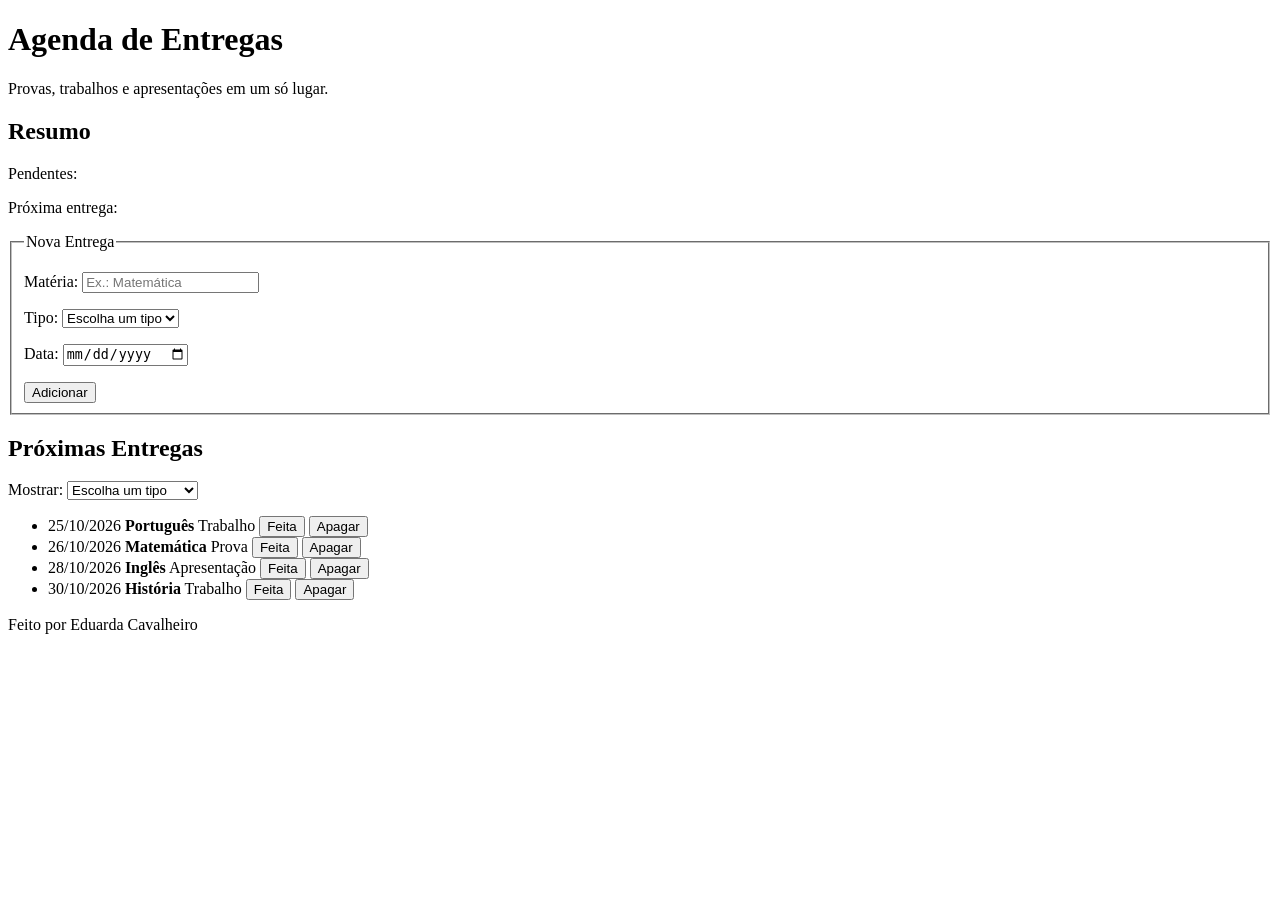
==== atividade-23-10/index.html @ 4983eea6 "parte 1 atividade 23-10" ====
<!DOCTYPE html>
<html lang="pt-BR">

<head>
    <meta charset="UTF-8">
    <meta name="viewport" content="width=device-width, initial-scale=1.0">
    <title>Agenda de entregas</title>
    <link rel="stylesheet" href="style.css">
    <script src="script.js" defer></script>
</head>

<body>


    <header>
<h1>Agenda de Entregas</h1>
<p>Provas, trabalhos e apresentações em um só lugar.</p>
    </header>


<main>
        <section class="resumo">
<h1>Resumo</h1>
<p class="pendentes">Pendentes:</p>
<p class="proximaEntrega">Próxima entrega:</p>
        </section>


<fieldset>
    <legend>Nova Entrega</legend>
        <section class="novaEntrega">
            <form class="formulario">
    <p>
        <label for="materia">Matéria:</label>
        <input type="text" id="materia" class="campo-materia" placeholder="Ex.: Matemática">
    </p>


    <label for="tipo">Tipo:</label>
    <select id="tipo">
    <option value="novalue">Escolha um tipo</option>
    <option value="prova">Prova</option>
    <option value="trabalho">Trabalho</option>
    <option value="apresentacao">Apresentacao</option>
    </select>

    <p>
        <label for="data">Data:</label>
        <input type="date" id="data">
    </p>

    <button type="submit">Adicionar</button>
          </form>
       </section>
</fieldset>


       <section class = "entregas">
<h1>Próximas Entregas</h1>

<label for="mostrar">Mostrar:</label>
    <select id="mostrar">
    <option value="escolha">Escolha um tipo</option>
    <option value="todos">Tudo</option>
    <option value="soProva">So Provas</option>
    <option value="soTrabalho">So Trabalhos</option>
    <option value="soApresentacao">So Apresentacoes</option>
    </select>
       </section>

<ul class="lista-entregas">
        <li class="entrega" data-tipo="trabalho">
            <span class="data">25/10/2026</span>
            <strong>Português</strong>
            <span class="tipo">Trabalho</span>
            <button class="botao-feita">Feita</button>
            <button class="botao-apagar">Apagar</button>
        </li>

        <li class="entrega feita" data-tipo="prova">
            <span class="data">26/10/2026</span>
            <strong>Matemática</strong>
            <span class="tipo">Prova</span>
            <button class="botao-feita">Feita</button>
            <button class="botao-apagar">Apagar</button>
        </li>

        <li class="entrega" data-tipo="apresentacao">
            <span class="data">28/10/2026</span>
            <strong>Inglês</strong>
            <span class="tipo">Apresentação</span>
            <button class="botao-feita">Feita</button>
            <button class="botao-apagar">Apagar</button>
        </li>

        <li class="entrega" data-tipo="trabalho">
            <span class="data">30/10/2026</span>
            <strong>História</strong>
            <span class="tipo">Trabalho</span>
            <button class="botao-feita">Feita</button>
            <button class="botao-apagar">Apagar</button>
        </li>
</ul>


</main>



    <footer>
<p>Feito por Eduarda Cavalheiro</p>
    </footer>
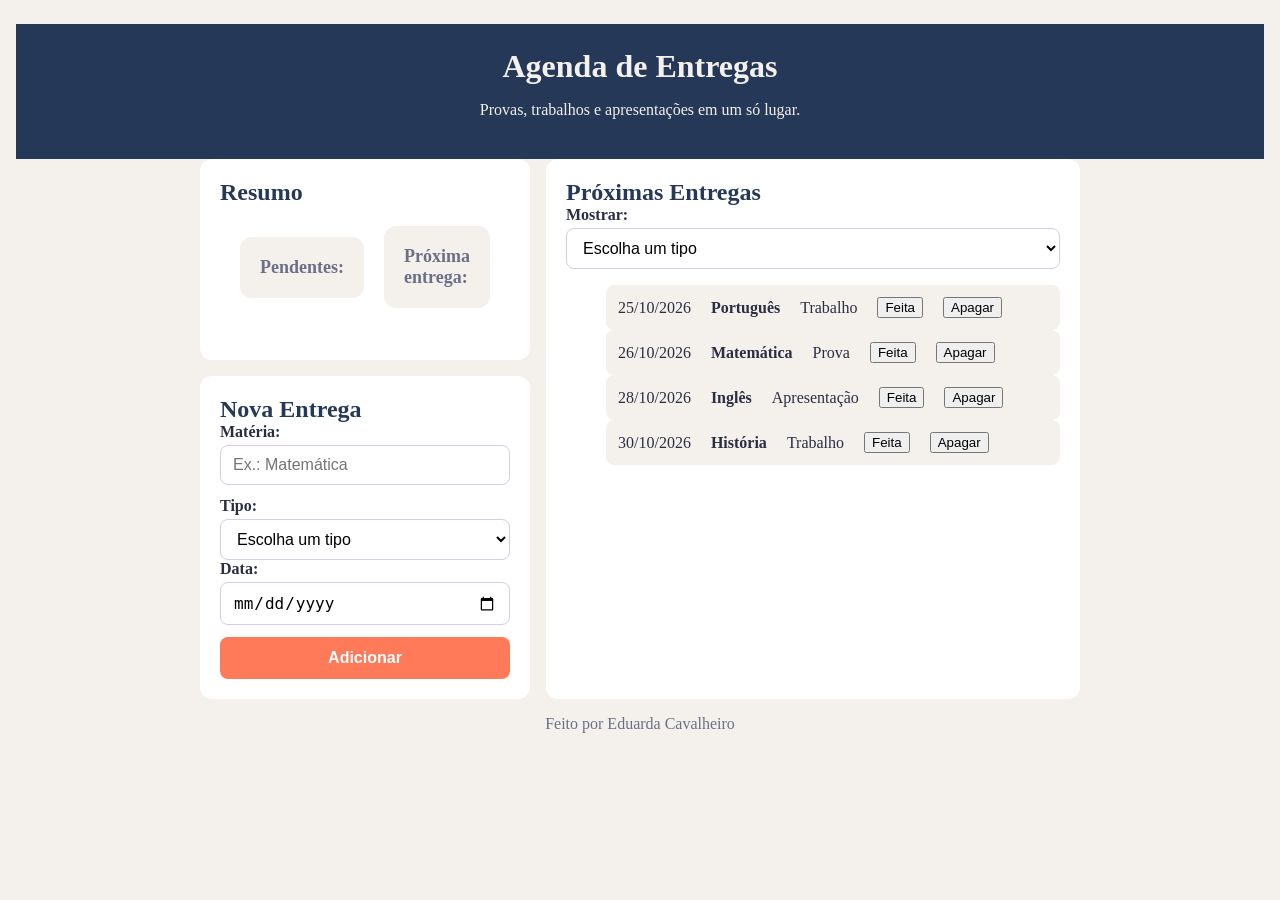
==== commit ec412b59: "parte 2 incompleta" ====
--- a/atividade-23-10/index.html
+++ b/atividade-23-10/index.html
@@ -18,16 +18,19 @@
     </header>
 
 
-<main>
+<main class="app">
         <section class="resumo">
-<h1>Resumo</h1>
-<p class="pendentes">Pendentes:</p>
-<p class="proximaEntrega">Próxima entrega:</p>
+<h1 class="titulo">Resumo</h1>
+
+<div class="cartoes">
+<h2 class="indicador">Pendentes:</h2>
+<h2 class="indicador">Próxima entrega:</h2>
+</div>
         </section>
 
 
-<fieldset>
-    <legend>Nova Entrega</legend>
+<section class="nova">
+    <h1>Nova Entrega</h1>
         <section class="novaEntrega">
             <form class="formulario">
     <p>
@@ -52,7 +55,7 @@
     <button type="submit">Adicionar</button>
           </form>
        </section>
-</fieldset>
+    </section>
 
 
        <section class = "entregas">
@@ -66,9 +69,8 @@
     <option value="soTrabalho">So Trabalhos</option>
     <option value="soApresentacao">So Apresentacoes</option>
     </select>
-       </section>
 
-<ul class="lista-entregas">
+<ul style="list-style: none;" class="lista-entregas;">
         <li class="entrega" data-tipo="trabalho">
             <span class="data">25/10/2026</span>
             <strong>Português</strong>
@@ -77,7 +79,7 @@
             <button class="botao-apagar">Apagar</button>
         </li>
 
-        <li class="entrega feita" data-tipo="prova">
+        <li class="entrega" data-tipo="prova">
             <span class="data">26/10/2026</span>
             <strong>Matemática</strong>
             <span class="tipo">Prova</span>
@@ -101,6 +103,7 @@
             <button class="botao-apagar">Apagar</button>
         </li>
 </ul>
+ </section>
 
 
 </main>
--- a/atividade-23-10/style.css
+++ b/atividade-23-10/style.css
@@ -0,0 +1,181 @@
+:root {
+    --cor-fundo: #f4f1ec;
+    --cor-cartao: #ffffff;
+    --cor-texto: #2b2d42;
+    --cor-textoSuave: #6c6f86;
+    --cor-titulos: #253858;
+    --cor-botao: #ff7a59;
+    --cor-bordas: #e3ded5;
+
+    /* Uma cor para cada tipo */
+    --cor-prova: #e03131;
+    --cor-trabalho: #1971c2;
+    --cor-apresentacao: #9c36b5;
+}
+
+* {
+    box-sizing: border-box;
+}
+
+body {
+    margin: 0;
+    padding: 24px 16px;
+    background-color: var(--cor-fundo);
+    font-family: "Segoe UI", Roboto, Helvetica, Arial, sans-serif, 16px;
+    color: var(--cor-texto);
+}
+
+header {
+    text-align: center;
+    padding: 24px 16px;
+    background-color: var(--cor-titulos);
+    color: var(--cor-fundo)
+}
+
+footer {
+    text-align: center;
+    color: var(--cor-textoSuave);
+}
+
+/* Celular*/
+.app {
+    display: grid;
+    gap: 16px;
+    max-width: 880px;
+    margin: 0 auto;
+    grid-template-areas:
+        "resumo"
+        "nova"
+        "entregas";
+}
+
+.resumo       { grid-area: resumo; }
+.nova        { grid-area: nova; }
+.entregas    { grid-area: entregas; }
+
+h1 {
+    margin: 0;
+}
+
+.resumo,
+.nova,
+.entregas {
+    padding: 20px;
+    border-radius: 12px;
+    background-color: var(--cor-cartao);
+    h1 {
+        color: var(--cor-titulos);
+    }
+    h2 {
+        color: var(--cor-textoSuave);
+    }
+}
+
+h2 {
+    margin: 0 0 12px 0;
+    font-size: 18px;
+    color:var(--cor-titulos)
+}
+
+.formulario p {
+    margin: 0 0 12px 0;
+}
+
+label {
+    display: block;
+    margin-bottom: 4px;
+    font-weight: bold;
+}
+
+input,
+select {
+    width: 100%;
+    padding: 10px 12px;
+    border: 1px solid #d6cce6;
+    border-radius: 8px;
+    font-size: 16px;
+    background-color: #ffffff;
+}
+
+.formulario button {
+    width: 100%;
+    padding: 12px;
+    border: none;
+    border-radius: 8px;
+    background-color: var(--cor-destaque);
+    color: #ffffff;
+    font-size: 16px;
+    font-weight: bold;
+    cursor: pointer;
+}
+
+.formulario button:hover {
+    background-color: #6420d6;
+}
+
+h2.pendentes,
+h2.proximaEntrega {
+    /*display: flex;
+    justify-content: space-between;
+    align-items: center;*/
+    min-height: 20px;
+    background-color: var(--cor-fundo);
+    padding: 20px;
+    border-radius: 12px;
+}
+
+.indicador {
+    flex: 1;
+    background-color: var(--cor-fundo);
+       min-height: 20px;
+    padding: 20px;
+    border-radius: 12px;
+    gap: 20px;
+    width: 100%;
+}
+
+    .cartoes {
+    display: flex;
+    align-items: center;
+    min-height: 20px;
+    padding: 20px;
+    border-radius: 12px;
+    gap: 20px;
+    width: 100%;
+}
+
+@media (min-width: 800px) {
+
+    .app {
+        grid-template-columns: 1fr 2fr;
+        grid-template-areas:
+            "resumo entregas"
+            "nova entregas";
+    }
+}
+
+.formulario button {
+    width: 100%;
+    padding: 12px;
+    border: none;
+    border-radius: 8px;
+    background-color: var(--cor-botao);
+    color: #ffffff;
+    font-size: 16px;
+    font-weight: bold;
+    cursor: pointer;
+}
+
+.formulario button:hover {
+    background-color: var(--cor-texto);
+}
+
+.entrega {
+    display: flex;
+    flex: 1;
+    background-color: var(--cor-fundo);
+    padding: 12px;
+    border-radius: 8px;
+    gap: 20px;
+    align-items: center;
+}
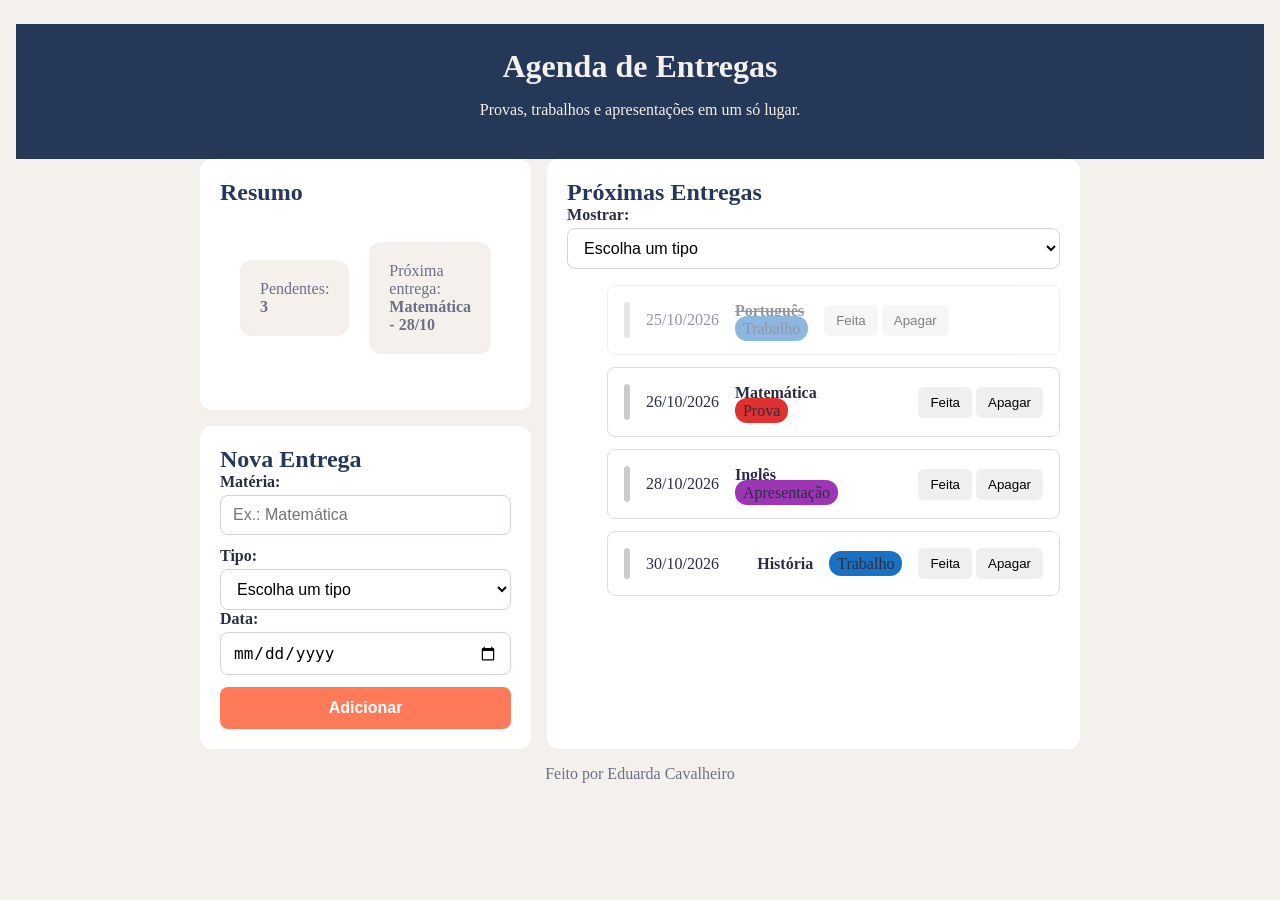
==== commit e3791948: "parte 2 feita" ====
--- a/atividade-23-10/index.html
+++ b/atividade-23-10/index.html
@@ -23,8 +23,10 @@
 <h1 class="titulo">Resumo</h1>
 
 <div class="cartoes">
-<h2 class="indicador">Pendentes:</h2>
-<h2 class="indicador">Próxima entrega:</h2>
+<p class="indicador">Pendentes: <strong>3</strong></p>
+<p class="indicador">Próxima entrega: <strong>Matemática -
+    28/10</strong>
+</p>
 </div>
         </section>
 
@@ -71,36 +73,63 @@
     </select>
 
 <ul style="list-style: none;" class="lista-entregas;">
-        <li class="entrega" data-tipo="trabalho">
+        <li class="entregaFeita" data-tipo="trabalho">
             <span class="data">25/10/2026</span>
+            <div class="informacoes">
             <strong>Português</strong>
-            <span class="tipo">Trabalho</span>
-            <button class="botao-feita">Feita</button>
-            <button class="botao-apagar">Apagar</button>
+            <div class="etiqueta">
+            <span class="trabalho">Trabalho</span>
+            </div>
+            </div>
+            <div class="botoes">
+            <button class="feita">Feita</button>
+            <button class="apagar">Apagar</button>
+            </div>
         </li>
 
         <li class="entrega" data-tipo="prova">
             <span class="data">26/10/2026</span>
-            <strong>Matemática</strong>
-            <span class="tipo">Prova</span>
-            <button class="botao-feita">Feita</button>
-            <button class="botao-apagar">Apagar</button>
+             <div class="informacoes">
+                <strong>Matemática</strong>
+             <div class="etiqueta">
+            <span class="prova">Prova</span>
+            </div>
+            </div>
+            <div class="botoes">
+            <button class="feita">Feita</button>
+            <button class="apagar">Apagar</button>
+            </div>
         </li>
 
         <li class="entrega" data-tipo="apresentacao">
             <span class="data">28/10/2026</span>
+
+             <div class="informacoes">
             <strong>Inglês</strong>
-            <span class="tipo">Apresentação</span>
-            <button class="botao-feita">Feita</button>
-            <button class="botao-apagar">Apagar</button>
+             <div class="etiqueta">
+            <span class="apresentacao">Apresentação</span>
+            </div>
+            </div>
+
+            <div class="botoes">
+            <button class="feita">Feita</button>
+            <button class="apagar">Apagar</button>
+            </div>
         </li>
+
 
         <li class="entrega" data-tipo="trabalho">
             <span class="data">30/10/2026</span>
+             <div class="informacoes"></div>
             <strong>História</strong>
-            <span class="tipo">Trabalho</span>
-            <button class="botao-feita">Feita</button>
-            <button class="botao-apagar">Apagar</button>
+             <div class="etiqueta">
+            <span class="trabalho">Trabalho</span>
+            </div>
+            </div>
+            <div class="botoes">
+            <button class="feita">Feita</button>
+            <button class="apagar">Apagar</button>
+            </div>
         </li>
 </ul>
  </section>
--- a/atividade-23-10/style.css
+++ b/atividade-23-10/style.css
@@ -113,20 +113,10 @@
     background-color: #6420d6;
 }
 
-h2.pendentes,
-h2.proximaEntrega {
-    /*display: flex;
-    justify-content: space-between;
-    align-items: center;*/
-    min-height: 20px;
-    background-color: var(--cor-fundo);
-    padding: 20px;
-    border-radius: 12px;
-}
-
 .indicador {
     flex: 1;
     background-color: var(--cor-fundo);
+    color: var(--cor-textoSuave);
        min-height: 20px;
     padding: 20px;
     border-radius: 12px;
@@ -171,11 +161,82 @@
 }
 
 .entrega {
-    display: flex;
-    flex: 1;
-    background-color: var(--cor-fundo);
-    padding: 12px;
-    border-radius: 8px;
-    gap: 20px;
-    align-items: center;
+  display: flex;
+  align-items: center;
+  gap: 16px;
+  border: 1px solid #ddd;
+  border-radius: 8px;
+  padding: 16px;
+  margin-bottom: 12px;
+}
+
+.entrega::before {
+  content: "";
+  width: 6px;
+  align-self: stretch;
+  background-color: #ccc;
+  border-radius: 4px;
+}
+
+.entrega .informacoes {
+  flex: 1;
+}
+
+.etiqueta .trabalho {
+    padding: 4px 8px;
+  border-radius: 12px;
+    background-color: var(--cor-trabalho);
+}
+
+.etiqueta .prova {
+    padding: 4px 8px;
+  border-radius: 12px;
+    background-color: var(--cor-prova);
+}
+
+.etiqueta .apresentacao {
+    padding: 4px 8px;
+  border-radius: 12px;
+    background-color: var(--cor-apresentacao);
+}
+
+.entregaFeita {
+  opacity: 0.5;
+   display: flex;
+  align-items: center;
+  gap: 16px;
+  border: 1px solid #ddd;
+  border-radius: 8px;
+  padding: 16px;
+  margin-bottom: 12px;
+}
+
+.entregaFeita .informacoes strong {
+  text-decoration: line-through;
+}
+
+.entregaFeita::before{
+  content: "";
+  width: 6px;
+  align-self: stretch;
+  background-color: #ccc;
+  border-radius: 4px;
+}
+
+.botoes button {
+  cursor: pointer;
+  border: none;
+  border-radius: 6px;
+  padding: 8px 12px;
+  transition: background-color 0.2s, transform 0.2s;
+}
+
+.botoes button:hover {
+  filter: brightness(0.9);
+  transform: translateY(-1px);
+}
+
+.botoes button:focus-visible {
+  outline: 3px solid #222;
+  outline-offset: 3px;
 }
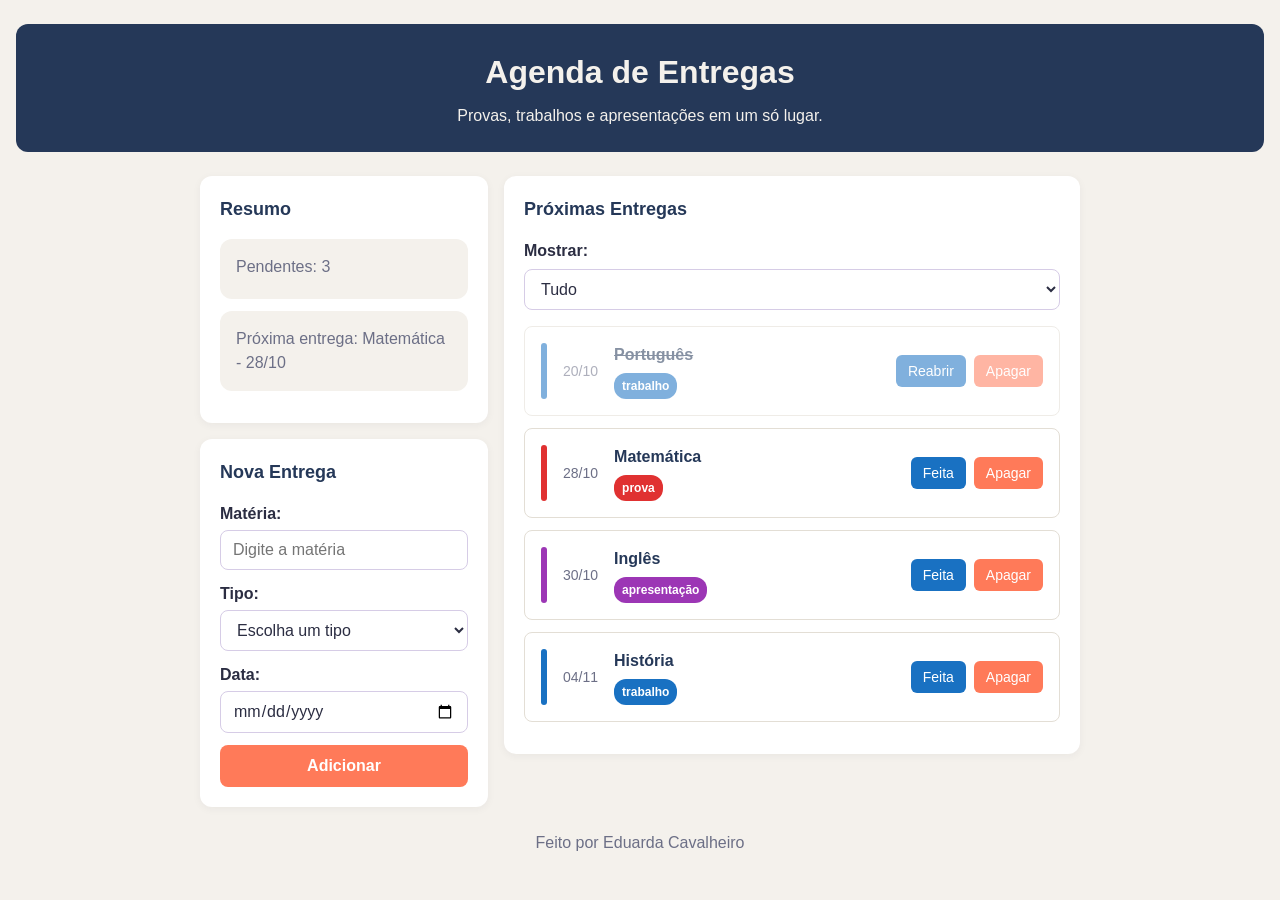
==== commit 53ed4ede: "parte 3" ====
--- a/atividade-23-10/index.html
+++ b/atividade-23-10/index.html
@@ -1,144 +1,91 @@
 <!DOCTYPE html>
 <html lang="pt-BR">
-
 <head>
     <meta charset="UTF-8">
     <meta name="viewport" content="width=device-width, initial-scale=1.0">
-    <title>Agenda de entregas</title>
+
+    <title>Agenda de Entregas</title>
+
     <link rel="stylesheet" href="style.css">
     <script src="script.js" defer></script>
 </head>
 
 <body>
 
-
     <header>
-<h1>Agenda de Entregas</h1>
-<p>Provas, trabalhos e apresentações em um só lugar.</p>
+        <h1>Agenda de Entregas</h1>
+        <p>Provas, trabalhos e apresentações em um só lugar.</p>
     </header>
 
+    <main class="app">
 
-<main class="app">
         <section class="resumo">
-<h1 class="titulo">Resumo</h1>
+            <h2>Resumo</h2>
 
-<div class="cartoes">
-<p class="indicador">Pendentes: <strong>3</strong></p>
-<p class="indicador">Próxima entrega: <strong>Matemática -
-    28/10</strong>
-</p>
-</div>
+            <div class="totalPendentes">
+                <p id="totalPendentes">Pendentes: 0</p>
+            </div>
+
+            <div class="proximaEntregas">
+                <p id="proximaEntrega">
+                    Próxima entrega: Nada pendente
+                </p>
+            </div>
         </section>
 
+        <section class="nova">
+            <h2>Nova Entrega</h2>
 
-<section class="nova">
-    <h1>Nova Entrega</h1>
-        <section class="novaEntrega">
-            <form class="formulario">
-    <p>
-        <label for="materia">Matéria:</label>
-        <input type="text" id="materia" class="campo-materia" placeholder="Ex.: Matemática">
-    </p>
+            <form id="formulario" class="formulario">
 
+                <p>
+                    <label for="materia">Matéria:</label>
+                    <input type="text" id="materia" placeholder="Digite a matéria" required>
+                </p>
 
-    <label for="tipo">Tipo:</label>
-    <select id="tipo">
-    <option value="novalue">Escolha um tipo</option>
-    <option value="prova">Prova</option>
-    <option value="trabalho">Trabalho</option>
-    <option value="apresentacao">Apresentacao</option>
-    </select>
+                <p>
+                    <label for="tipo">Tipo:</label>
+                    <select id="tipo" required>
+                        <option value="">Escolha um tipo</option>
+                        <option value="prova">Prova</option>
+                        <option value="trabalho">Trabalho</option>
+                        <option value="apresentacao">Apresentação</option>
+                    </select>
+                </p>
 
-    <p>
-        <label for="data">Data:</label>
-        <input type="date" id="data">
-    </p>
+                <p>
+                    <label for="data">Data:</label>
+                    <input type="date" id="data" required>
+                </p>
 
-    <button type="submit">Adicionar</button>
-          </form>
-       </section>
-    </section>
+                <button type="submit">Adicionar</button>
 
+            </form>
+        </section>
 
-       <section class = "entregas">
-<h1>Próximas Entregas</h1>
+        <section class="entregas">
+            <h2>Próximas Entregas</h2>
 
-<label for="mostrar">Mostrar:</label>
-    <select id="mostrar">
-    <option value="escolha">Escolha um tipo</option>
-    <option value="todos">Tudo</option>
-    <option value="soProva">So Provas</option>
-    <option value="soTrabalho">So Trabalhos</option>
-    <option value="soApresentacao">So Apresentacoes</option>
-    </select>
+            <div>
+                <label for="mostrar">Mostrar:</label>
 
-<ul style="list-style: none;" class="lista-entregas;">
-        <li class="entregaFeita" data-tipo="trabalho">
-            <span class="data">25/10/2026</span>
-            <div class="informacoes">
-            <strong>Português</strong>
-            <div class="etiqueta">
-            <span class="trabalho">Trabalho</span>
-            </div>
-            </div>
-            <div class="botoes">
-            <button class="feita">Feita</button>
-            <button class="apagar">Apagar</button>
-            </div>
-        </li>
-
-        <li class="entrega" data-tipo="prova">
-            <span class="data">26/10/2026</span>
-             <div class="informacoes">
-                <strong>Matemática</strong>
-             <div class="etiqueta">
-            <span class="prova">Prova</span>
-            </div>
-            </div>
-            <div class="botoes">
-            <button class="feita">Feita</button>
-            <button class="apagar">Apagar</button>
-            </div>
-        </li>
-
-        <li class="entrega" data-tipo="apresentacao">
-            <span class="data">28/10/2026</span>
-
-             <div class="informacoes">
-            <strong>Inglês</strong>
-             <div class="etiqueta">
-            <span class="apresentacao">Apresentação</span>
-            </div>
+                <select id="mostrar">
+                    <option value="todos">Tudo</option>
+                    <option value="prova">Só Provas</option>
+                    <option value="trabalho">Só Trabalhos</option>
+                    <option value="apresentacao">Só Apresentações</option>
+                </select>
             </div>
 
-            <div class="botoes">
-            <button class="feita">Feita</button>
-            <button class="apagar">Apagar</button>
-            </div>
-        </li>
+            <ul class="listaEntregas" id="listaEntregas"></ul>
 
+        </section>
 
-        <li class="entrega" data-tipo="trabalho">
-            <span class="data">30/10/2026</span>
-             <div class="informacoes"></div>
-            <strong>História</strong>
-             <div class="etiqueta">
-            <span class="trabalho">Trabalho</span>
-            </div>
-            </div>
-            <div class="botoes">
-            <button class="feita">Feita</button>
-            <button class="apagar">Apagar</button>
-            </div>
-        </li>
-</ul>
- </section>
-
-
-</main>
-
-
+    </main>
 
     <footer>
-<p>Feito por Eduarda Cavalheiro</p>
+        <p>Feito por Eduarda Cavalheiro</p>
     </footer>
+
+</body>
+</html>
--- a/atividade-23-10/style.css
+++ b/atividade-23-10/style.css
@@ -21,23 +21,35 @@
     margin: 0;
     padding: 24px 16px;
     background-color: var(--cor-fundo);
-    font-family: "Segoe UI", Roboto, Helvetica, Arial, sans-serif, 16px;
+    font-family: "Segoe UI", Roboto, Helvetica, Arial, sans-serif;
+    font-size: 16px;
     color: var(--cor-texto);
+    line-height: 1.5;
 }
 
 header {
     text-align: center;
     padding: 24px 16px;
+    margin-bottom: 24px;
     background-color: var(--cor-titulos);
-    color: var(--cor-fundo)
+    color: var(--cor-fundo);
+    border-radius: 12px;
+}
+
+header h1 {
+    margin: 0 0 8px;
+}
+
+header p {
+    margin: 0;
 }
 
 footer {
     text-align: center;
     color: var(--cor-textoSuave);
-}
-
-/* Celular*/
+    margin-top: 24px;
+}
+
 .app {
     display: grid;
     gap: 16px;
@@ -49,36 +61,40 @@
         "entregas";
 }
 
-.resumo       { grid-area: resumo; }
-.nova        { grid-area: nova; }
-.entregas    { grid-area: entregas; }
-
-h1 {
-    margin: 0;
+.resumo {
+    grid-area: resumo;
+}
+
+.nova {
+    grid-area: nova;
+}
+
+.entregas {
+    grid-area: entregas;
 }
 
 .resumo,
 .nova,
 .entregas {
+    min-width: 0;
     padding: 20px;
     border-radius: 12px;
     background-color: var(--cor-cartao);
-    h1 {
-        color: var(--cor-titulos);
-    }
-    h2 {
-        color: var(--cor-textoSuave);
-    }
+    box-shadow: 0 2px 8px rgba(43, 45, 66, 0.05);
+}
+
+h1 {
+    color: var(--cor-fundo);
 }
 
 h2 {
-    margin: 0 0 12px 0;
+    margin: 0 0 16px;
     font-size: 18px;
-    color:var(--cor-titulos)
+    color: var(--cor-titulos);
 }
 
 .formulario p {
-    margin: 0 0 12px 0;
+    margin: 0 0 12px;
 }
 
 label {
@@ -93,55 +109,16 @@
     padding: 10px 12px;
     border: 1px solid #d6cce6;
     border-radius: 8px;
+    font-family: inherit;
     font-size: 16px;
+    color: var(--cor-texto);
     background-color: #ffffff;
 }
 
-.formulario button {
-    width: 100%;
-    padding: 12px;
-    border: none;
-    border-radius: 8px;
-    background-color: var(--cor-destaque);
-    color: #ffffff;
-    font-size: 16px;
-    font-weight: bold;
-    cursor: pointer;
-}
-
-.formulario button:hover {
-    background-color: #6420d6;
-}
-
-.indicador {
-    flex: 1;
-    background-color: var(--cor-fundo);
-    color: var(--cor-textoSuave);
-       min-height: 20px;
-    padding: 20px;
-    border-radius: 12px;
-    gap: 20px;
-    width: 100%;
-}
-
-    .cartoes {
-    display: flex;
-    align-items: center;
-    min-height: 20px;
-    padding: 20px;
-    border-radius: 12px;
-    gap: 20px;
-    width: 100%;
-}
-
-@media (min-width: 800px) {
-
-    .app {
-        grid-template-columns: 1fr 2fr;
-        grid-template-areas:
-            "resumo entregas"
-            "nova entregas";
-    }
+input:focus,
+select:focus {
+    outline: 2px solid var(--cor-trabalho);
+    outline-offset: 2px;
 }
 
 .formulario button {
@@ -154,89 +131,213 @@
     font-size: 16px;
     font-weight: bold;
     cursor: pointer;
+    transition: background-color 0.2s;
 }
 
 .formulario button:hover {
     background-color: var(--cor-texto);
 }
 
+.totalPendentes,
+.proximaEntregas {
+    width: 100%;
+    min-height: 60px;
+    margin-bottom: 12px;
+    padding: 16px;
+    border-radius: 12px;
+    background-color: var(--cor-fundo);
+    color: var(--cor-textoSuave);
+}
+
+.totalPendentes p,
+.proximaEntregas p {
+    margin: 0;
+}
+
+.entregas > div {
+    margin-bottom: 16px;
+}
+
+.entregas > div label {
+    margin-bottom: 6px;
+}
+
+.listaEntregas {
+    display: block;
+    width: 100%;
+    margin: 16px 0 0;
+    padding: 0;
+    list-style: none;
+}
+
 .entrega {
-  display: flex;
-  align-items: center;
-  gap: 16px;
-  border: 1px solid #ddd;
-  border-radius: 8px;
-  padding: 16px;
-  margin-bottom: 12px;
-}
+    display: flex;
+    align-items: center;
+    gap: 12px;
+    width: 100%;
+    margin-bottom: 12px;
+    padding: 16px;
+    border: 1px solid var(--cor-bordas);
+    border-radius: 8px;
+    background-color: var(--cor-cartao);
+}
+
 
 .entrega::before {
-  content: "";
-  width: 6px;
-  align-self: stretch;
-  background-color: #ccc;
-  border-radius: 4px;
+    content: "";
+    width: 6px;
+    min-width: 6px;
+    align-self: stretch;
+    background-color: #ccc;
+    border-radius: 4px;
+}
+
+.entrega[data-tipo="prova"]::before {
+    background-color: var(--cor-prova);
+}
+
+.entrega[data-tipo="trabalho"]::before {
+    background-color: var(--cor-trabalho);
+}
+
+.entrega[data-tipo="apresentacao"]::before {
+    background-color: var(--cor-apresentacao);
+}
+
+.entrega .data {
+    flex-shrink: 0;
+    color: var(--cor-textoSuave);
+    font-size: 14px;
+    white-space: nowrap;
 }
 
 .entrega .informacoes {
-  flex: 1;
+    flex: 1;
+    min-width: 0;
+}
+
+.entrega .informacoes strong {
+    display: block;
+    overflow-wrap: anywhere;
+    color: var(--cor-titulos);
+}
+
+.etiqueta {
+    margin-top: 6px;
+}
+
+.etiqueta .prova,
+.etiqueta .trabalho,
+.etiqueta .apresentacao {
+    display: inline-block;
+    padding: 4px 8px;
+    border-radius: 12px;
+    color: #ffffff;
+    font-size: 12px;
+    font-weight: bold;
+}
+
+.etiqueta .prova {
+    background-color: var(--cor-prova);
 }
 
 .etiqueta .trabalho {
-    padding: 4px 8px;
-  border-radius: 12px;
     background-color: var(--cor-trabalho);
 }
 
-.etiqueta .prova {
-    padding: 4px 8px;
-  border-radius: 12px;
-    background-color: var(--cor-prova);
-}
-
 .etiqueta .apresentacao {
-    padding: 4px 8px;
-  border-radius: 12px;
     background-color: var(--cor-apresentacao);
 }
 
+.botoes {
+    display: flex;
+    flex-wrap: wrap;
+    align-items: center;
+    gap: 8px;
+}
+
+.botoes button {
+    padding: 8px 12px;
+    border: none;
+    border-radius: 6px;
+    font-size: 14px;
+    cursor: pointer;
+    transition:
+        background-color 0.2s,
+        transform 0.2s;
+}
+
+.botoes button:hover {
+    filter: brightness(0.9);
+    transform: translateY(-1px);
+}
+
+.botoes button:focus-visible {
+    outline: 3px solid var(--cor-titulos);
+    outline-offset: 3px;
+}
+
+.botoes .feita {
+    background-color: var(--cor-trabalho);
+    color: #ffffff;
+}
+
+.botoes .apagar {
+    background-color: var(--cor-botao);
+    color: #ffffff;
+}
+
+.entrega.feita,
 .entregaFeita {
-  opacity: 0.5;
-   display: flex;
-  align-items: center;
-  gap: 16px;
-  border: 1px solid #ddd;
-  border-radius: 8px;
-  padding: 16px;
-  margin-bottom: 12px;
-}
-
+    opacity: 0.55;
+}
+
+.entrega.feita .informacoes strong,
 .entregaFeita .informacoes strong {
-  text-decoration: line-through;
-}
-
-.entregaFeita::before{
-  content: "";
-  width: 6px;
-  align-self: stretch;
-  background-color: #ccc;
-  border-radius: 4px;
-}
-
-.botoes button {
-  cursor: pointer;
-  border: none;
-  border-radius: 6px;
-  padding: 8px 12px;
-  transition: background-color 0.2s, transform 0.2s;
-}
-
-.botoes button:hover {
-  filter: brightness(0.9);
-  transform: translateY(-1px);
-}
-
-.botoes button:focus-visible {
-  outline: 3px solid #222;
-  outline-offset: 3px;
+    text-decoration: line-through;
+}
+
+@media (min-width: 800px) {
+    .app {
+        grid-template-columns: 1fr 2fr;
+        grid-template-areas:
+            "resumo entregas"
+            "nova entregas";
+        align-items: start;
+    }
+
+    .entrega {
+        gap: 16px;
+    }
+}
+
+@media (max-width: 480px) {
+    body {
+        padding: 12px;
+    }
+
+    .resumo,
+    .nova,
+    .entregas {
+        padding: 16px;
+    }
+
+    .entrega {
+        flex-wrap: wrap;
+        gap: 10px;
+        padding: 12px;
+    }
+
+    .entrega .data {
+        min-width: 65px;
+    }
+
+    .entrega .informacoes {
+        flex: 1;
+    }
+
+    .botoes {
+        width: 100%;
+        padding-left: 16px;
+    }
 }
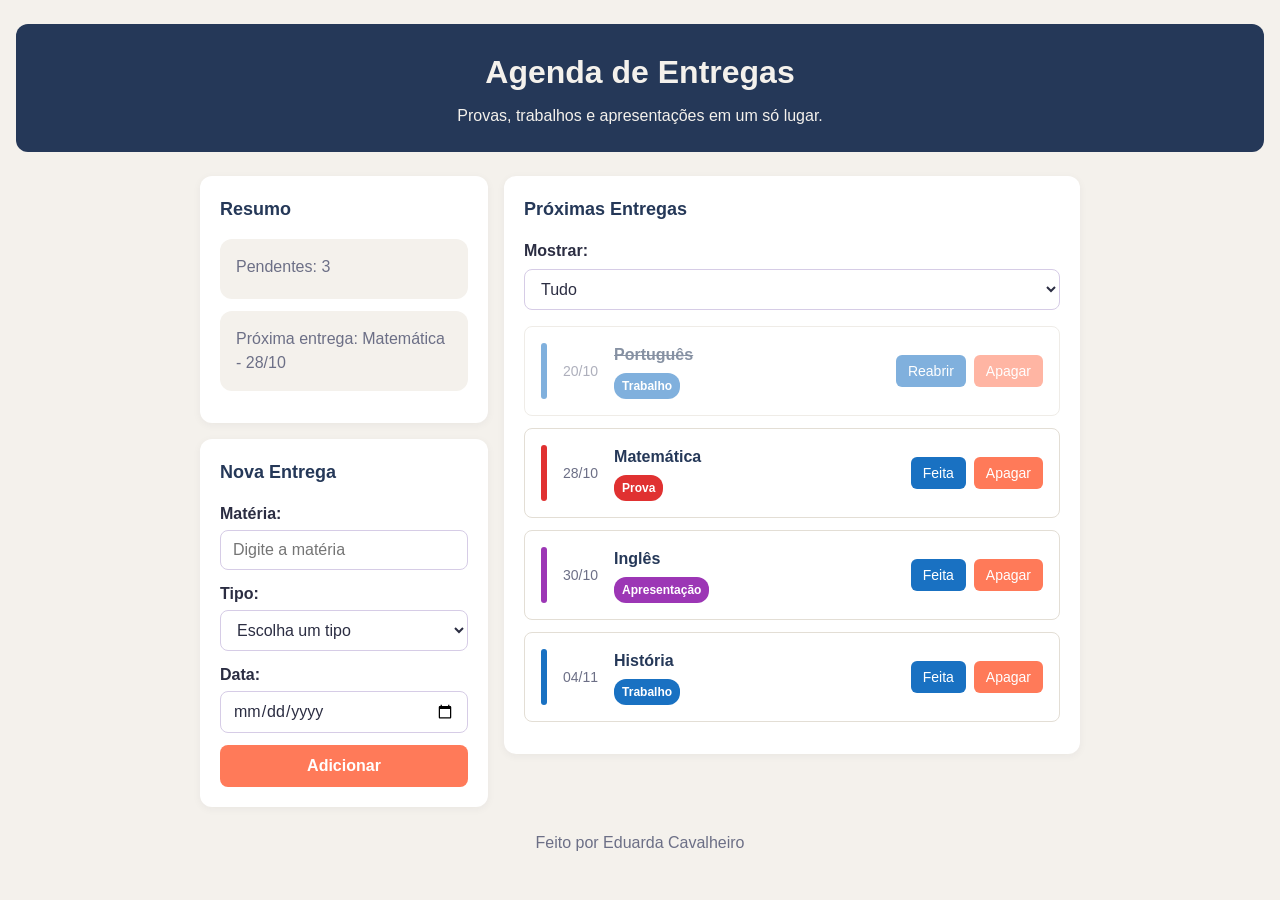
==== commit e5ff6ff3: "parte 4" ====
--- a/atividade-23-10/index.html
+++ b/atividade-23-10/index.html
@@ -27,57 +27,57 @@
             </div>
 
             <div class="proximaEntregas">
-                <p id="proximaEntrega">
-                    Próxima entrega: Nada pendente
-                </p>
+            <p id="proximaEntrega">
+            Próxima entrega: Nada pendente
+            </p>
             </div>
         </section>
 
         <section class="nova">
-            <h2>Nova Entrega</h2>
+        <h2>Nova Entrega</h2>
 
-            <form id="formulario" class="formulario">
+        <form id="formulario" class="formulario">
 
-                <p>
-                    <label for="materia">Matéria:</label>
-                    <input type="text" id="materia" placeholder="Digite a matéria" required>
-                </p>
+        <p>
+            <label for="materia">Matéria:</label>
+            <input type="text" id="materia" placeholder="Digite a matéria" required>
+        </p>
 
-                <p>
-                    <label for="tipo">Tipo:</label>
-                    <select id="tipo" required>
-                        <option value="">Escolha um tipo</option>
-                        <option value="prova">Prova</option>
-                        <option value="trabalho">Trabalho</option>
-                        <option value="apresentacao">Apresentação</option>
-                    </select>
-                </p>
+        <p>
+        <label for="tipo">Tipo:</label>
+        <select id="tipo" required>
+            <option value="">Escolha um tipo</option>
+            <option value="prova">Prova</option>
+            <option value="trabalho">Trabalho</option>
+            <option value="apresentacao">Apresentação</option>
+        </select>
+        </p>
 
-                <p>
-                    <label for="data">Data:</label>
-                    <input type="date" id="data" required>
-                </p>
+        <p>
+            <label for="data">Data:</label>
+            <input type="date" id="data" required>
+        </p>
 
-                <button type="submit">Adicionar</button>
+        <button type="submit">Adicionar</button>
 
-            </form>
+        </form>
         </section>
 
         <section class="entregas">
-            <h2>Próximas Entregas</h2>
+        <h2>Próximas Entregas</h2>
 
-            <div>
-                <label for="mostrar">Mostrar:</label>
+        <div>
+        <label for="mostrar">Mostrar:</label>
 
-                <select id="mostrar">
-                    <option value="todos">Tudo</option>
-                    <option value="prova">Só Provas</option>
-                    <option value="trabalho">Só Trabalhos</option>
-                    <option value="apresentacao">Só Apresentações</option>
-                </select>
-            </div>
+        <select id="mostrar">
+            <option value="todos">Tudo</option>
+            <option value="prova">Só Provas</option>
+            <option value="trabalho">Só Trabalhos</option>
+            <option value="apresentacao">Só Apresentações</option>
+        </select>
+        </div>
 
-            <ul class="listaEntregas" id="listaEntregas"></ul>
+        <ul class="listaEntregas" id="listaEntregas"></ul>
 
         </section>
 
